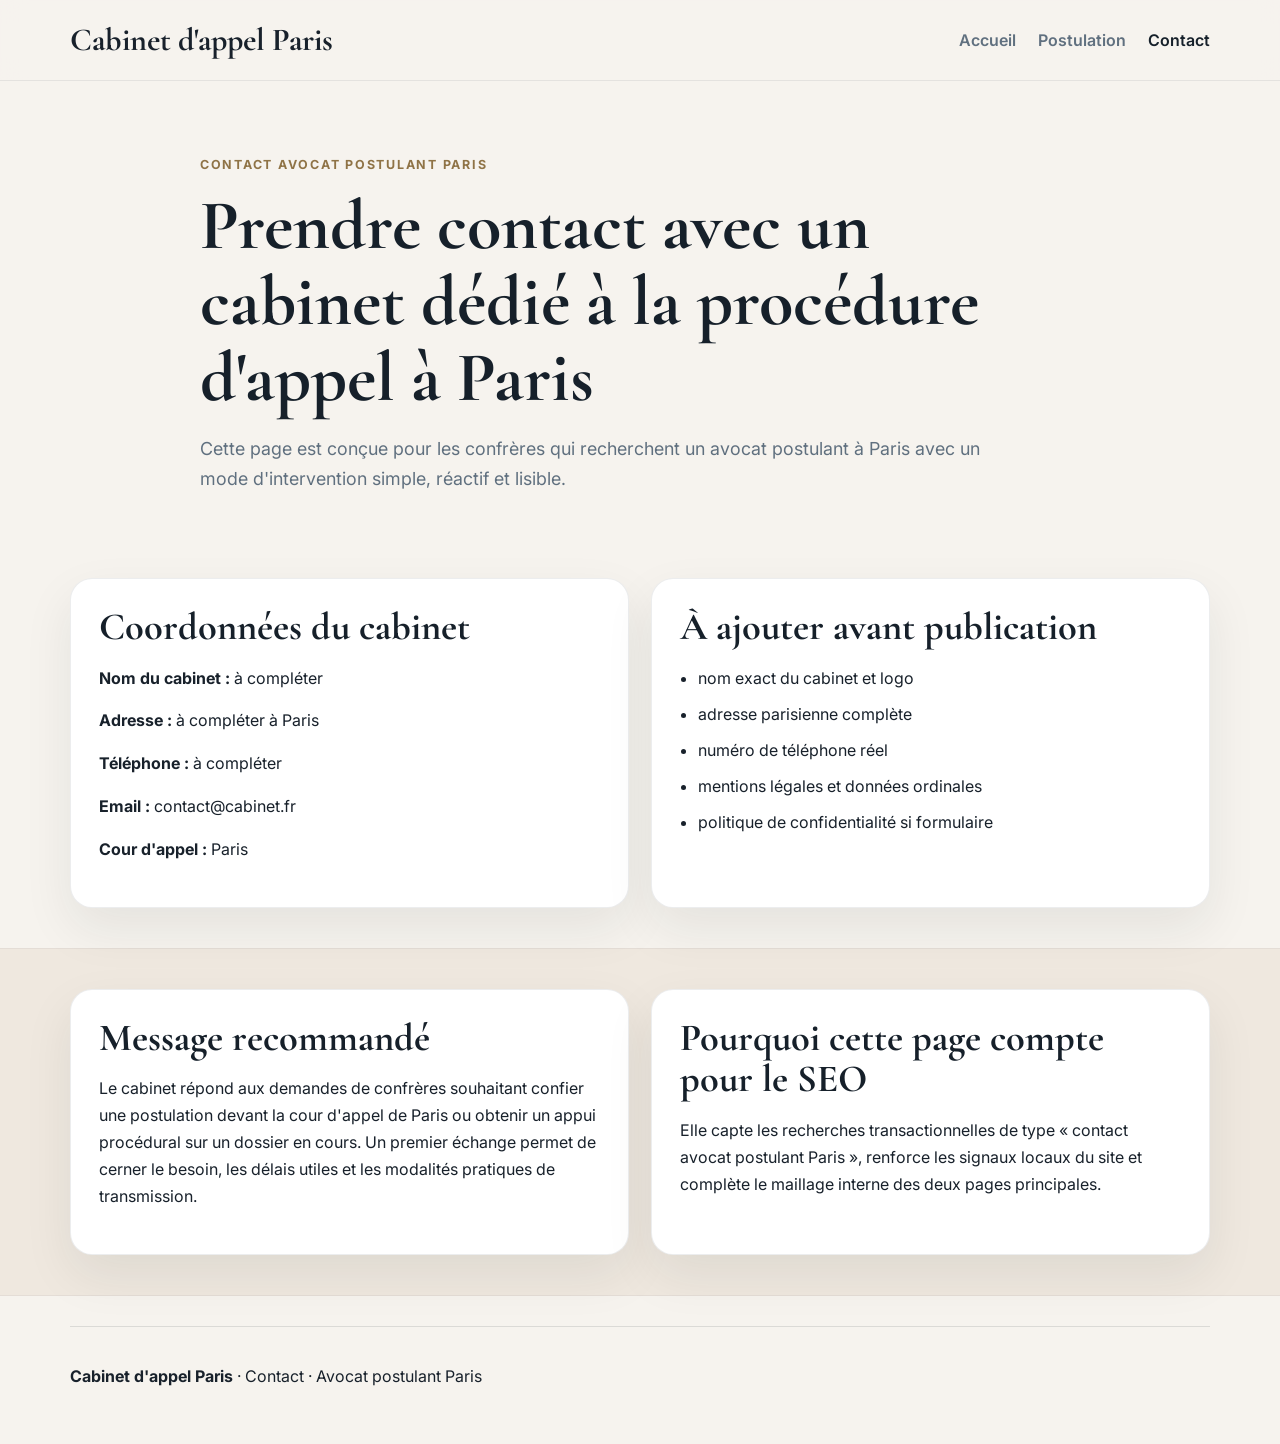
==== contact-avocat-postulant-paris.html @ 8e64d6d7 "Add files via upload" ====
<!DOCTYPE html><html lang="fr"><head><meta charset="UTF-8"><meta name="viewport" content="width=device-width, initial-scale=1.0"><title>Contact avocat postulant Paris | Cabinet de procédure d'appel</title><meta name="description" content="Contact d'un cabinet d'avocats à Paris dédié à la procédure d'appel et à la postulation en cour d'appel pour les confrères."><meta name="robots" content="index,follow"><link rel="canonical" href="https://www.votredomaine.fr/contact-avocat-postulant-paris.html"><meta property="og:title" content="Contact avocat postulant Paris"><meta property="og:description" content="Contacter un cabinet d'avocats à Paris intervenant en procédure d'appel et postulation pour les confrères."><meta property="og:type" content="website"><link rel="preconnect" href="https://fonts.googleapis.com"><link rel="preconnect" href="https://fonts.gstatic.com" crossorigin><link href="https://fonts.googleapis.com/css2?family=Cormorant+Garamond:wght@500;600;700&family=Inter:wght@400;500;600;700&display=swap" rel="stylesheet"><link rel="stylesheet" href="style.css"></head><body><header class="site-header"><div class="container nav-wrap"><a class="brand" href="index.html">Cabinet d'appel Paris</a><nav class="nav"><a href="index.html">Accueil</a><a href="postulation-cour-appel-paris.html">Postulation</a><a class="active" href="contact-avocat-postulant-paris.html">Contact</a></nav></div></header><main><section class="page-hero"><div class="container narrow"><p class="eyebrow">Contact avocat postulant Paris</p><h1>Prendre contact avec un cabinet dédié à la procédure d'appel à Paris</h1><p class="lead">Cette page est conçue pour les confrères qui recherchent un avocat postulant à Paris avec un mode d'intervention simple, réactif et lisible.</p></div></section><section class="section"><div class="container cards two"><article class="card"><h2>Coordonnées du cabinet</h2><p><strong>Nom du cabinet :</strong> à compléter</p><p><strong>Adresse :</strong> à compléter à Paris</p><p><strong>Téléphone :</strong> à compléter</p><p><strong>Email :</strong> contact@cabinet.fr</p><p><strong>Cour d'appel :</strong> Paris</p></article><article class="card"><h2>À ajouter avant publication</h2><ul class="plain-list"><li>nom exact du cabinet et logo</li><li>adresse parisienne complète</li><li>numéro de téléphone réel</li><li>mentions légales et données ordinales</li><li>politique de confidentialité si formulaire</li></ul></article></div></section><section class="section alt"><div class="container cards two"><article class="notice"><h2>Message recommandé</h2><p>Le cabinet répond aux demandes de confrères souhaitant confier une postulation devant la cour d'appel de Paris ou obtenir un appui procédural sur un dossier en cours. Un premier échange permet de cerner le besoin, les délais utiles et les modalités pratiques de transmission.</p></article><article class="notice"><h2>Pourquoi cette page compte pour le SEO</h2><p>Elle capte les recherches transactionnelles de type « contact avocat postulant Paris », renforce les signaux locaux du site et complète le maillage interne des deux pages principales.</p></article></div></section></main><footer class="site-footer"><div class="container footer-wrap"><p><strong>Cabinet d'appel Paris</strong> · Contact · Avocat postulant Paris</p></div></footer></body></html>
---- style.css ----
:root{--bg:#f6f3ee;--paper:#fff;--ink:#18212b;--muted:#60707f;--navy:#16202a;--gold:#b6945f;--gold-dark:#8f7346;--line:#ddd2c6;--alt:#efe8df;--shadow:0 20px 50px rgba(24,33,43,.08);--radius:22px;--hero-overlay:linear-gradient(180deg, rgba(12,18,26,.22), rgba(12,18,26,.78));}*{box-sizing:border-box}html{scroll-behavior:smooth}body{margin:0;background:var(--bg);color:var(--ink);font-family:Inter,Arial,sans-serif;line-height:1.68}a{color:inherit}img{max-width:100%;display:block}.container{width:min(1140px, calc(100% - 32px));margin:0 auto}.narrow{width:min(880px, 100%);margin:0 auto}.site-header{position:sticky;top:0;z-index:20;background:rgba(246,243,238,.93);backdrop-filter:blur(12px);border-bottom:1px solid rgba(24,33,43,.08)}.nav-wrap{min-height:80px;display:flex;justify-content:space-between;align-items:center;gap:24px}.brand{text-decoration:none;font-family:"Cormorant Garamond",serif;font-size:2rem;font-weight:700}.nav{display:flex;gap:22px;flex-wrap:wrap}.nav a{text-decoration:none;color:var(--muted);font-weight:600}.nav a:hover,.nav a.active{color:var(--navy)}.hero{position:relative;min-height:80vh;display:flex;align-items:flex-end;overflow:hidden;background:var(--navy)}.hero-media,.hero-media img{position:absolute;inset:0;width:100%;height:100%}.hero-media img{object-fit:cover}.hero::after{content:"";position:absolute;inset:0;background:var(--hero-overlay)}.hero-content{position:relative;z-index:1;color:#fff;padding:92px 0 76px}.page-hero{padding:74px 0 26px}.eyebrow{margin:0 0 12px;text-transform:uppercase;letter-spacing:.14em;font-size:.78rem;font-weight:700;color:var(--gold-dark)}.hero .eyebrow{color:#f2debb}h1,h2,h3{margin:0 0 16px;line-height:1.08;color:var(--navy);font-family:"Cormorant Garamond",serif}.hero h1{color:#fff}h1{font-size:clamp(2.5rem, 5.5vw, 5rem)}h2{font-size:clamp(1.95rem, 3vw, 2.8rem)}h3{font-size:1.55rem}.lead{font-size:1.12rem;max-width:800px}.hero .lead{color:rgba(255,255,255,.96)}.page-hero .lead{color:var(--muted)}.section{padding:40px 0}.section.alt{background:var(--alt);border-top:1px solid rgba(24,33,43,.05);border-bottom:1px solid rgba(24,33,43,.05)}.cards{display:grid;gap:22px}.cards.two{grid-template-columns:repeat(2,1fr)}.cards.three{grid-template-columns:repeat(3,1fr)}.card,.panel,.notice,.cta-box,.faq{background:var(--paper);border:1px solid rgba(24,33,43,.08);border-radius:var(--radius);box-shadow:var(--shadow)}.card,.panel,.notice,.faq{padding:28px}.panel{border-top:4px solid var(--gold)}.split{display:grid;grid-template-columns:1.18fr .82fr;gap:24px;align-items:start}.hero-actions{display:flex;gap:14px;flex-wrap:wrap;margin-top:28px}.button{display:inline-flex;align-items:center;justify-content:center;min-height:50px;padding:0 18px;border-radius:999px;text-decoration:none;font-weight:700;transition:transform .12s ease, box-shadow .12s ease}.button:hover{transform:translateY(-1px)}.button.primary{background:#fff;color:var(--navy);box-shadow:0 10px 28px rgba(0,0,0,.16)}.page-hero + .section .button.primary,.section .cta-box .button.primary{background:var(--navy);color:#fff}.button.secondary{background:transparent;color:#fff;border:1px solid rgba(255,255,255,.36)}.plain-list{margin:0;padding-left:1.15rem}.plain-list li{margin:.58rem 0}.section-head{margin-bottom:18px}.grid-kpis{display:grid;grid-template-columns:repeat(4,1fr);gap:16px;margin-top:22px}.kpi{background:rgba(255,255,255,.12);border:1px solid rgba(255,255,255,.22);border-radius:18px;padding:16px;backdrop-filter:blur(4px)}.kpi strong{display:block;font-size:1.15rem}.timeline{display:grid;gap:16px}.step{display:grid;grid-template-columns:220px 1fr;gap:18px;padding:16px 18px;background:rgba(255,255,255,.72);border:1px solid rgba(24,33,43,.08);border-radius:16px}.step strong{color:var(--navy)}.faq-item + .faq-item{margin-top:18px;padding-top:18px;border-top:1px solid var(--line)}.cta-box{display:flex;justify-content:space-between;align-items:center;gap:24px;padding:30px}.site-footer{padding:30px 0 38px}.footer-wrap{border-top:1px solid rgba(24,33,43,.12);padding-top:20px}.small{color:var(--muted);font-size:.95rem}@media (max-width:940px){.cards.two,.cards.three,.split,.grid-kpis,.step{grid-template-columns:1fr}.cta-box,.nav-wrap{align-items:flex-start}}@media (max-width:640px){.hero{min-height:72vh}.hero-content{padding:68px 0 48px}.page-hero{padding-top:54px}.brand{font-size:1.75rem}.nav{gap:14px}}
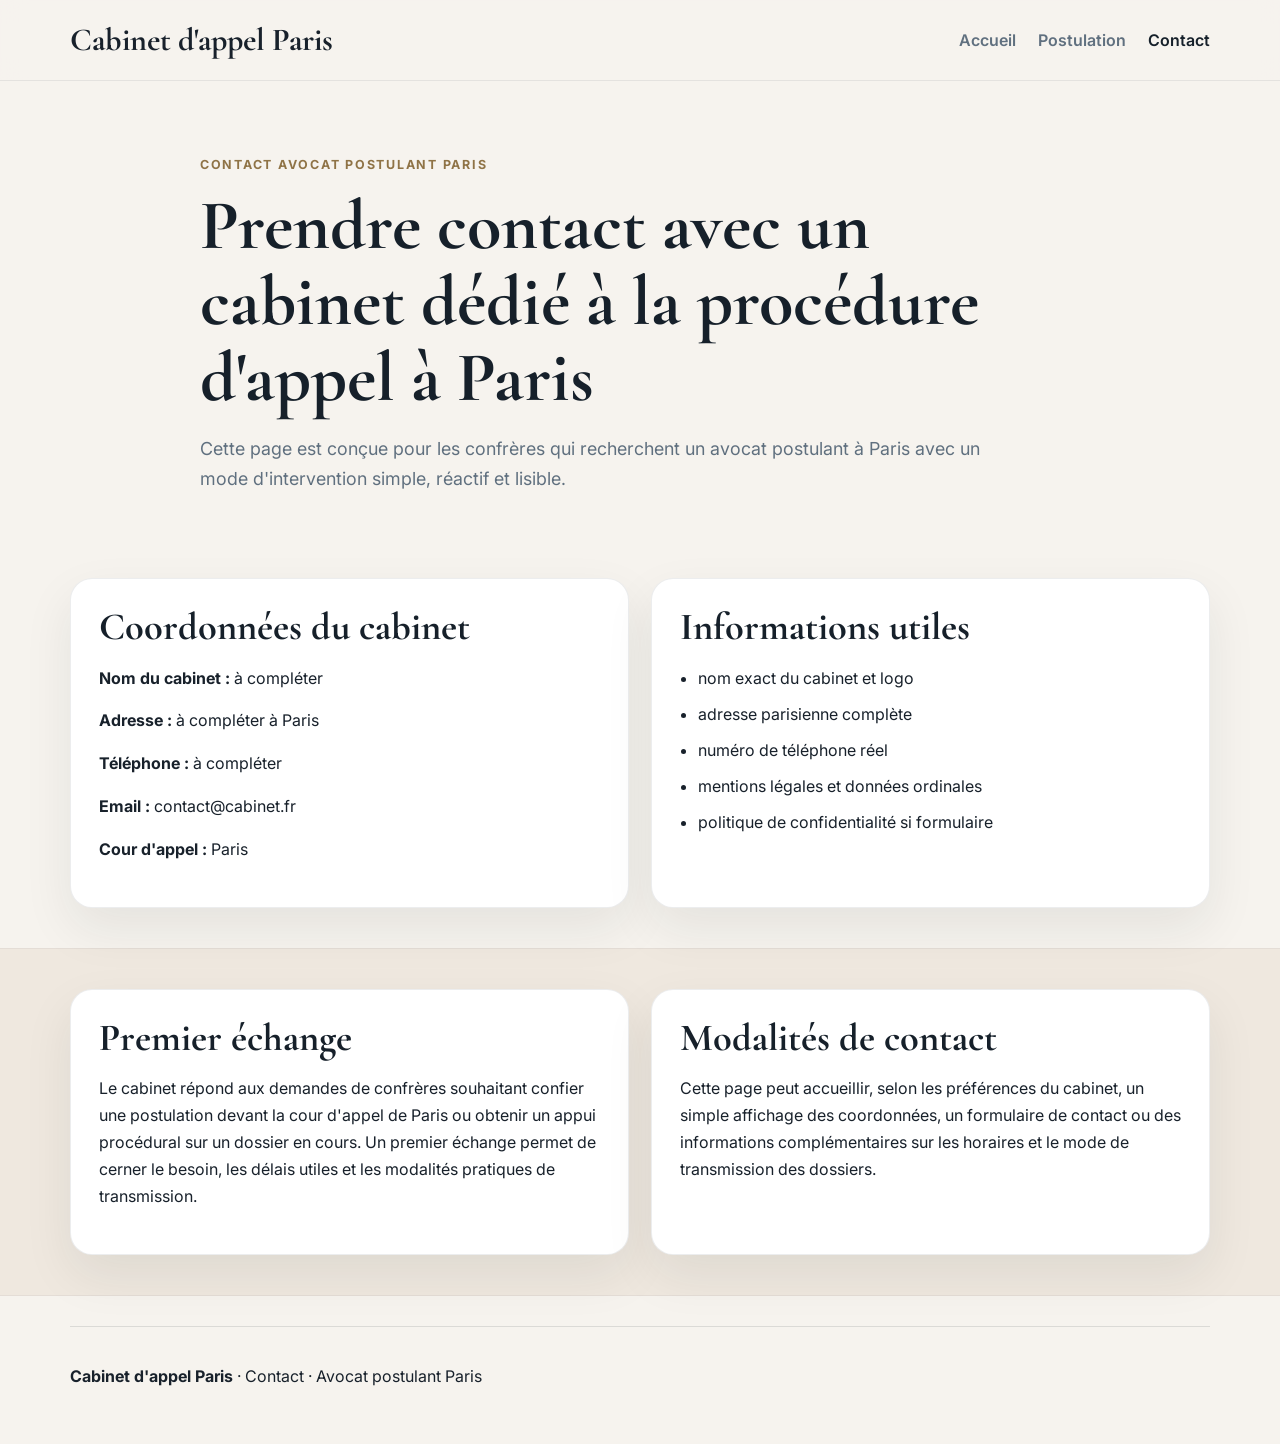
==== commit ae91d380: "Add files via upload" ====
--- a/contact-avocat-postulant-paris.html
+++ b/contact-avocat-postulant-paris.html
@@ -1 +1,80 @@
-<!DOCTYPE html><html lang="fr"><head><meta charset="UTF-8"><meta name="viewport" content="width=device-width, initial-scale=1.0"><title>Contact avocat postulant Paris | Cabinet de procédure d'appel</title><meta name="description" content="Contact d'un cabinet d'avocats à Paris dédié à la procédure d'appel et à la postulation en cour d'appel pour les confrères."><meta name="robots" content="index,follow"><link rel="canonical" href="https://www.votredomaine.fr/contact-avocat-postulant-paris.html"><meta property="og:title" content="Contact avocat postulant Paris"><meta property="og:description" content="Contacter un cabinet d'avocats à Paris intervenant en procédure d'appel et postulation pour les confrères."><meta property="og:type" content="website"><link rel="preconnect" href="https://fonts.googleapis.com"><link rel="preconnect" href="https://fonts.gstatic.com" crossorigin><link href="https://fonts.googleapis.com/css2?family=Cormorant+Garamond:wght@500;600;700&family=Inter:wght@400;500;600;700&display=swap" rel="stylesheet"><link rel="stylesheet" href="style.css"></head><body><header class="site-header"><div class="container nav-wrap"><a class="brand" href="index.html">Cabinet d'appel Paris</a><nav class="nav"><a href="index.html">Accueil</a><a href="postulation-cour-appel-paris.html">Postulation</a><a class="active" href="contact-avocat-postulant-paris.html">Contact</a></nav></div></header><main><section class="page-hero"><div class="container narrow"><p class="eyebrow">Contact avocat postulant Paris</p><h1>Prendre contact avec un cabinet dédié à la procédure d'appel à Paris</h1><p class="lead">Cette page est conçue pour les confrères qui recherchent un avocat postulant à Paris avec un mode d'intervention simple, réactif et lisible.</p></div></section><section class="section"><div class="container cards two"><article class="card"><h2>Coordonnées du cabinet</h2><p><strong>Nom du cabinet :</strong> à compléter</p><p><strong>Adresse :</strong> à compléter à Paris</p><p><strong>Téléphone :</strong> à compléter</p><p><strong>Email :</strong> contact@cabinet.fr</p><p><strong>Cour d'appel :</strong> Paris</p></article><article class="card"><h2>À ajouter avant publication</h2><ul class="plain-list"><li>nom exact du cabinet et logo</li><li>adresse parisienne complète</li><li>numéro de téléphone réel</li><li>mentions légales et données ordinales</li><li>politique de confidentialité si formulaire</li></ul></article></div></section><section class="section alt"><div class="container cards two"><article class="notice"><h2>Message recommandé</h2><p>Le cabinet répond aux demandes de confrères souhaitant confier une postulation devant la cour d'appel de Paris ou obtenir un appui procédural sur un dossier en cours. Un premier échange permet de cerner le besoin, les délais utiles et les modalités pratiques de transmission.</p></article><article class="notice"><h2>Pourquoi cette page compte pour le SEO</h2><p>Elle capte les recherches transactionnelles de type « contact avocat postulant Paris », renforce les signaux locaux du site et complète le maillage interne des deux pages principales.</p></article></div></section></main><footer class="site-footer"><div class="container footer-wrap"><p><strong>Cabinet d'appel Paris</strong> · Contact · Avocat postulant Paris</p></div></footer></body></html>+<!DOCTYPE html>
+<html lang="fr">
+<head>
+  <meta charset="UTF-8">
+  <meta name="viewport" content="width=device-width, initial-scale=1.0">
+  <title>Contact avocat postulant Paris | Cabinet de procédure d'appel</title>
+  <meta name="description" content="Contact d'un cabinet d'avocats à Paris dédié à la procédure d'appel et à la postulation en cour d'appel pour les confrères.">
+  <meta name="robots" content="index,follow">
+  <link rel="canonical" href="https://www.votredomaine.fr/contact-avocat-postulant-paris.html">
+  <meta property="og:title" content="Contact avocat postulant Paris">
+  <meta property="og:description" content="Contacter un cabinet d'avocats à Paris intervenant en procédure d'appel et postulation pour les confrères.">
+  <meta property="og:type" content="website">
+  <link rel="preconnect" href="https://fonts.googleapis.com">
+  <link rel="preconnect" href="https://fonts.gstatic.com" crossorigin>
+  <link href="https://fonts.googleapis.com/css2?family=Cormorant+Garamond:wght@500;600;700&family=Inter:wght@400;500;600;700&display=swap" rel="stylesheet">
+  <link rel="stylesheet" href="style.css">
+</head>
+<body>
+  <header class="site-header">
+    <div class="container nav-wrap">
+      <a class="brand" href="index.html">Cabinet d'appel Paris</a>
+      <nav class="nav">
+        <a href="index.html">Accueil</a>
+        <a href="postulation-cour-appel-paris.html">Postulation</a>
+        <a class="active" href="contact-avocat-postulant-paris.html">Contact</a>
+      </nav>
+    </div>
+  </header>
+  <main>
+    <section class="page-hero">
+      <div class="container narrow">
+        <p class="eyebrow">Contact avocat postulant Paris</p>
+        <h1>Prendre contact avec un cabinet dédié à la procédure d'appel à Paris</h1>
+        <p class="lead">Cette page est conçue pour les confrères qui recherchent un avocat postulant à Paris avec un mode d'intervention simple, réactif et lisible.</p>
+      </div>
+    </section>
+
+    <section class="section">
+      <div class="container cards two">
+        <article class="card">
+          <h2>Coordonnées du cabinet</h2>
+          <p><strong>Nom du cabinet :</strong> à compléter</p>
+          <p><strong>Adresse :</strong> à compléter à Paris</p>
+          <p><strong>Téléphone :</strong> à compléter</p>
+          <p><strong>Email :</strong> contact@cabinet.fr</p>
+          <p><strong>Cour d'appel :</strong> Paris</p>
+        </article>
+        <article class="card">
+          <h2>Informations utiles</h2>
+          <ul class="plain-list">
+            <li>nom exact du cabinet et logo</li>
+            <li>adresse parisienne complète</li>
+            <li>numéro de téléphone réel</li>
+            <li>mentions légales et données ordinales</li>
+            <li>politique de confidentialité si formulaire</li>
+          </ul>
+        </article>
+      </div>
+    </section>
+
+    <section class="section alt">
+      <div class="container cards two">
+        <article class="notice">
+          <h2>Premier échange</h2>
+          <p>Le cabinet répond aux demandes de confrères souhaitant confier une postulation devant la cour d'appel de Paris ou obtenir un appui procédural sur un dossier en cours. Un premier échange permet de cerner le besoin, les délais utiles et les modalités pratiques de transmission.</p>
+        </article>
+        <article class="notice">
+          <h2>Modalités de contact</h2>
+          <p>Cette page peut accueillir, selon les préférences du cabinet, un simple affichage des coordonnées, un formulaire de contact ou des informations complémentaires sur les horaires et le mode de transmission des dossiers.</p>
+        </article>
+      </div>
+    </section>
+  </main>
+  <footer class="site-footer">
+    <div class="container footer-wrap">
+      <p><strong>Cabinet d'appel Paris</strong> · Contact · Avocat postulant Paris</p>
+    </div>
+  </footer>
+</body>
+</html>
--- a/style.css
+++ b/style.css
@@ -1 +1,56 @@
-:root{--bg:#f6f3ee;--paper:#fff;--ink:#18212b;--muted:#60707f;--navy:#16202a;--gold:#b6945f;--gold-dark:#8f7346;--line:#ddd2c6;--alt:#efe8df;--shadow:0 20px 50px rgba(24,33,43,.08);--radius:22px;--hero-overlay:linear-gradient(180deg, rgba(12,18,26,.22), rgba(12,18,26,.78));}*{box-sizing:border-box}html{scroll-behavior:smooth}body{margin:0;background:var(--bg);color:var(--ink);font-family:Inter,Arial,sans-serif;line-height:1.68}a{color:inherit}img{max-width:100%;display:block}.container{width:min(1140px, calc(100% - 32px));margin:0 auto}.narrow{width:min(880px, 100%);margin:0 auto}.site-header{position:sticky;top:0;z-index:20;background:rgba(246,243,238,.93);backdrop-filter:blur(12px);border-bottom:1px solid rgba(24,33,43,.08)}.nav-wrap{min-height:80px;display:flex;justify-content:space-between;align-items:center;gap:24px}.brand{text-decoration:none;font-family:"Cormorant Garamond",serif;font-size:2rem;font-weight:700}.nav{display:flex;gap:22px;flex-wrap:wrap}.nav a{text-decoration:none;color:var(--muted);font-weight:600}.nav a:hover,.nav a.active{color:var(--navy)}.hero{position:relative;min-height:80vh;display:flex;align-items:flex-end;overflow:hidden;background:var(--navy)}.hero-media,.hero-media img{position:absolute;inset:0;width:100%;height:100%}.hero-media img{object-fit:cover}.hero::after{content:"";position:absolute;inset:0;background:var(--hero-overlay)}.hero-content{position:relative;z-index:1;color:#fff;padding:92px 0 76px}.page-hero{padding:74px 0 26px}.eyebrow{margin:0 0 12px;text-transform:uppercase;letter-spacing:.14em;font-size:.78rem;font-weight:700;color:var(--gold-dark)}.hero .eyebrow{color:#f2debb}h1,h2,h3{margin:0 0 16px;line-height:1.08;color:var(--navy);font-family:"Cormorant Garamond",serif}.hero h1{color:#fff}h1{font-size:clamp(2.5rem, 5.5vw, 5rem)}h2{font-size:clamp(1.95rem, 3vw, 2.8rem)}h3{font-size:1.55rem}.lead{font-size:1.12rem;max-width:800px}.hero .lead{color:rgba(255,255,255,.96)}.page-hero .lead{color:var(--muted)}.section{padding:40px 0}.section.alt{background:var(--alt);border-top:1px solid rgba(24,33,43,.05);border-bottom:1px solid rgba(24,33,43,.05)}.cards{display:grid;gap:22px}.cards.two{grid-template-columns:repeat(2,1fr)}.cards.three{grid-template-columns:repeat(3,1fr)}.card,.panel,.notice,.cta-box,.faq{background:var(--paper);border:1px solid rgba(24,33,43,.08);border-radius:var(--radius);box-shadow:var(--shadow)}.card,.panel,.notice,.faq{padding:28px}.panel{border-top:4px solid var(--gold)}.split{display:grid;grid-template-columns:1.18fr .82fr;gap:24px;align-items:start}.hero-actions{display:flex;gap:14px;flex-wrap:wrap;margin-top:28px}.button{display:inline-flex;align-items:center;justify-content:center;min-height:50px;padding:0 18px;border-radius:999px;text-decoration:none;font-weight:700;transition:transform .12s ease, box-shadow .12s ease}.button:hover{transform:translateY(-1px)}.button.primary{background:#fff;color:var(--navy);box-shadow:0 10px 28px rgba(0,0,0,.16)}.page-hero + .section .button.primary,.section .cta-box .button.primary{background:var(--navy);color:#fff}.button.secondary{background:transparent;color:#fff;border:1px solid rgba(255,255,255,.36)}.plain-list{margin:0;padding-left:1.15rem}.plain-list li{margin:.58rem 0}.section-head{margin-bottom:18px}.grid-kpis{display:grid;grid-template-columns:repeat(4,1fr);gap:16px;margin-top:22px}.kpi{background:rgba(255,255,255,.12);border:1px solid rgba(255,255,255,.22);border-radius:18px;padding:16px;backdrop-filter:blur(4px)}.kpi strong{display:block;font-size:1.15rem}.timeline{display:grid;gap:16px}.step{display:grid;grid-template-columns:220px 1fr;gap:18px;padding:16px 18px;background:rgba(255,255,255,.72);border:1px solid rgba(24,33,43,.08);border-radius:16px}.step strong{color:var(--navy)}.faq-item + .faq-item{margin-top:18px;padding-top:18px;border-top:1px solid var(--line)}.cta-box{display:flex;justify-content:space-between;align-items:center;gap:24px;padding:30px}.site-footer{padding:30px 0 38px}.footer-wrap{border-top:1px solid rgba(24,33,43,.12);padding-top:20px}.small{color:var(--muted);font-size:.95rem}@media (max-width:940px){.cards.two,.cards.three,.split,.grid-kpis,.step{grid-template-columns:1fr}.cta-box,.nav-wrap{align-items:flex-start}}@media (max-width:640px){.hero{min-height:72vh}.hero-content{padding:68px 0 48px}.page-hero{padding-top:54px}.brand{font-size:1.75rem}.nav{gap:14px}}+:root{
+  --bg:#f6f3ee; --paper:#ffffff; --ink:#18212b; --muted:#60707f; --navy:#16202a;
+  --gold:#b6945f; --gold-dark:#8f7346; --line:#ddd2c6; --alt:#efe8df;
+  --shadow:0 20px 50px rgba(24,33,43,.08); --radius:22px;
+  --hero-overlay:linear-gradient(180deg, rgba(12,18,26,.22), rgba(12,18,26,.78));
+}
+*{box-sizing:border-box} html{scroll-behavior:smooth}
+body{margin:0;background:var(--bg);color:var(--ink);font-family:"Inter",Arial,sans-serif;line-height:1.68}
+a{color:inherit} img{max-width:100%;display:block}
+.container{width:min(1140px, calc(100% - 32px)); margin:0 auto;}
+.narrow{width:min(880px, 100%); margin:0 auto;}
+.site-header{position:sticky;top:0;z-index:20;background:rgba(246,243,238,.93);backdrop-filter:blur(12px);border-bottom:1px solid rgba(24,33,43,.08)}
+.nav-wrap{min-height:80px;display:flex;justify-content:space-between;align-items:center;gap:24px}
+.brand{text-decoration:none;font-family:"Cormorant Garamond", serif;font-size:2rem;font-weight:700}
+.nav{display:flex; gap:22px; flex-wrap:wrap;}
+.nav a{text-decoration:none;color:var(--muted);font-weight:600}
+.nav a:hover,.nav a.active{color:var(--navy)}
+.hero{position:relative;min-height:80vh;display:flex;align-items:flex-end;overflow:hidden;background:var(--navy)}
+.hero-media,.hero-media img{position:absolute;inset:0;width:100%;height:100%}
+.hero-media img{object-fit:cover}
+.hero::after{content:"";position:absolute;inset:0;background:var(--hero-overlay)}
+.hero-content{position:relative;z-index:1;color:#fff;padding:92px 0 76px}
+.page-hero{padding:74px 0 26px}
+.eyebrow{margin:0 0 12px;text-transform:uppercase;letter-spacing:.14em;font-size:.78rem;font-weight:700;color:var(--gold-dark)}
+.hero .eyebrow{color:#f2debb}
+h1,h2,h3{margin:0 0 16px;line-height:1.08;color:var(--navy);font-family:"Cormorant Garamond", serif}
+.hero h1{color:#fff}
+h1{font-size:clamp(2.5rem, 5.5vw, 5rem)} h2{font-size:clamp(1.95rem, 3vw, 2.8rem)} h3{font-size:1.55rem}
+.lead{font-size:1.12rem; max-width:800px;}
+.hero .lead{color:rgba(255,255,255,.96)} .page-hero .lead{color:var(--muted)}
+.section{padding:40px 0}
+.section.alt{background:var(--alt);border-top:1px solid rgba(24,33,43,.05);border-bottom:1px solid rgba(24,33,43,.05)}
+.cards{display:grid; gap:22px} .cards.two{grid-template-columns:repeat(2,1fr)} .cards.three{grid-template-columns:repeat(3,1fr)}
+.card,.panel,.notice,.cta-box,.faq{background:var(--paper);border:1px solid rgba(24,33,43,.08);border-radius:var(--radius);box-shadow:var(--shadow)}
+.card,.panel,.notice,.faq{padding:28px} .panel{border-top:4px solid var(--gold)}
+.split{display:grid;grid-template-columns:1.18fr .82fr;gap:24px;align-items:start}
+.hero-actions{display:flex;gap:14px;flex-wrap:wrap;margin-top:28px}
+.button{display:inline-flex;align-items:center;justify-content:center;min-height:50px;padding:0 18px;border-radius:999px;text-decoration:none;font-weight:700;transition:transform .12s ease, box-shadow .12s ease}
+.button:hover{transform:translateY(-1px)}
+.button.primary{background:#fff;color:var(--navy);box-shadow:0 10px 28px rgba(0,0,0,.16)}
+.page-hero + .section .button.primary,.section .cta-box .button.primary{background:var(--navy);color:#fff}
+.button.secondary{background:transparent;color:#fff;border:1px solid rgba(255,255,255,.36)}
+.plain-list{margin:0; padding-left:1.15rem} .plain-list li{margin:.58rem 0}
+.grid-kpis{display:grid;grid-template-columns:repeat(4,1fr);gap:16px;margin-top:22px}
+.kpi{background:rgba(255,255,255,.12);border:1px solid rgba(255,255,255,.22);border-radius:18px;padding:16px;backdrop-filter:blur(4px)}
+.kpi strong{display:block; font-size:1.15rem}
+.timeline{display:grid; gap:16px}
+.step{display:grid;grid-template-columns:220px 1fr;gap:18px;padding:16px 18px;background:rgba(255,255,255,.72);border:1px solid rgba(24,33,43,.08);border-radius:16px}
+.step strong{color:var(--navy)}
+.faq-item + .faq-item{margin-top:18px;padding-top:18px;border-top:1px solid var(--line)}
+.cta-box{display:flex;justify-content:space-between;align-items:center;gap:24px;padding:30px}
+.site-footer{padding:30px 0 38px}
+.footer-wrap{border-top:1px solid rgba(24,33,43,.12);padding-top:20px}
+.small{color:var(--muted); font-size:.95rem}
+@media (max-width: 940px){.cards.two,.cards.three,.split,.grid-kpis,.step{grid-template-columns:1fr}.cta-box,.nav-wrap{align-items:flex-start}}
+@media (max-width: 640px){.hero{min-height:72vh}.hero-content{padding:68px 0 48px}.page-hero{padding-top:54px}.brand{font-size:1.75rem}.nav{gap:14px}}
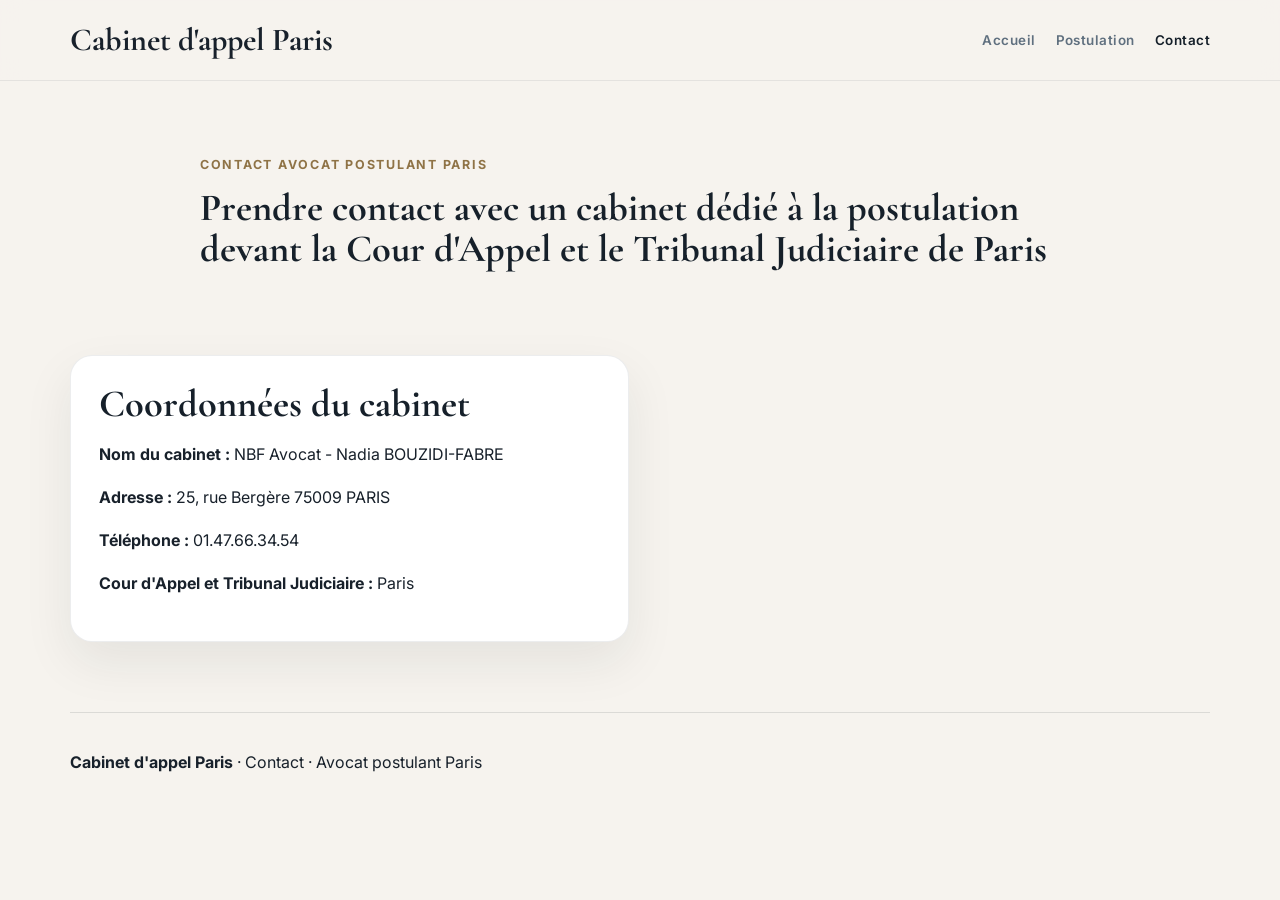
==== commit f3dd6141: "Add files via upload" ====
--- a/contact-avocat-postulant-paris.html
+++ b/contact-avocat-postulant-paris.html
@@ -30,8 +30,8 @@
     <section class="page-hero">
       <div class="container narrow">
         <p class="eyebrow">Contact avocat postulant Paris</p>
-        <h1>Prendre contact avec un cabinet dédié à la procédure d'appel à Paris</h1>
-        <p class="lead">Cette page est conçue pour les confrères qui recherchent un avocat postulant à Paris avec un mode d'intervention simple, réactif et lisible.</p>
+        <h2>Prendre contact avec un cabinet dédié à la postulation devant la Cour d'Appel et le Tribunal Judiciaire de Paris</h1>
+        <p class="lead"></p>
       </div>
     </section>
 
@@ -39,12 +39,12 @@
       <div class="container cards two">
         <article class="card">
           <h2>Coordonnées du cabinet</h2>
-          <p><strong>Nom du cabinet :</strong> à compléter</p>
-          <p><strong>Adresse :</strong> à compléter à Paris</p>
-          <p><strong>Téléphone :</strong> à compléter</p>
-          <p><strong>Email :</strong> contact@cabinet.fr</p>
-          <p><strong>Cour d'appel :</strong> Paris</p>
+          <p><strong>Nom du cabinet :</strong> NBF Avocat - Nadia BOUZIDI-FABRE</p>
+          <p><strong>Adresse :</strong> 25, rue Bergère 75009 PARIS</p>
+          <p><strong>Téléphone :</strong> 01.47.66.34.54</p>
+          <p><strong>Cour d'Appel et Tribunal Judiciaire :</strong> Paris</p>
         </article>
+<!--
         <article class="card">
           <h2>Informations utiles</h2>
           <ul class="plain-list">
@@ -55,9 +55,10 @@
             <li>politique de confidentialité si formulaire</li>
           </ul>
         </article>
+-->
       </div>
     </section>
-
+<!--
     <section class="section alt">
       <div class="container cards two">
         <article class="notice">
@@ -70,6 +71,7 @@
         </article>
       </div>
     </section>
+-->
   </main>
   <footer class="site-footer">
     <div class="container footer-wrap">
--- a/style.css
+++ b/style.css
@@ -54,3 +54,111 @@
 .small{color:var(--muted); font-size:.95rem}
 @media (max-width: 940px){.cards.two,.cards.three,.split,.grid-kpis,.step{grid-template-columns:1fr}.cta-box,.nav-wrap{align-items:flex-start}}
 @media (max-width: 640px){.hero{min-height:72vh}.hero-content{padding:68px 0 48px}.page-hero{padding-top:54px}.brand{font-size:1.75rem}.nav{gap:14px}}
+
+/* ===== Bandeau supérieur Cabinet NBF ===== */
+.site-header .header-inner{
+  width:min(1240px, calc(100% - 48px));
+  margin:0 auto;
+  min-height:92px;
+  padding:14px 0;
+  display:grid;
+  grid-template-columns:minmax(330px, 1.45fr) minmax(180px, .8fr) auto;
+  align-items:center;
+  gap:34px;
+}
+
+.header-identity,
+.header-office{
+  line-height:1.2;
+}
+
+.header-name,
+.header-office-name{
+  display:block;
+  font-family:"Cormorant Garamond", Georgia, serif;
+  color:var(--navy);
+  font-weight:600;
+}
+
+.header-name{
+  font-size:clamp(1.45rem, 2vw, 1.9rem);
+  letter-spacing:.015em;
+}
+
+.header-office-name{
+  font-size:clamp(1.25rem, 1.7vw, 1.55rem);
+  letter-spacing:.09em;
+}
+
+.header-subtitle,
+.header-address{
+  display:block;
+  margin-top:4px;
+  color:var(--muted);
+  font-family:"Inter", Arial, sans-serif;
+  font-size:.78rem;
+  font-weight:500;
+  letter-spacing:.035em;
+}
+
+.header-address{
+  line-height:1.45;
+}
+
+.site-header .nav{
+  justify-content:flex-end;
+  align-items:center;
+  gap:20px;
+  white-space:nowrap;
+}
+
+.site-header .nav a{
+  font-size:.84rem;
+  letter-spacing:.035em;
+}
+
+@media (max-width: 980px){
+  .site-header .header-inner{
+    width:min(100% - 36px, 940px);
+    grid-template-columns:1.2fr .8fr;
+    gap:14px 24px;
+    padding:14px 0 12px;
+  }
+
+  .site-header .nav{
+    grid-column:1 / -1;
+    justify-content:flex-start;
+    padding-top:10px;
+    border-top:1px solid rgba(24,33,43,.08);
+  }
+}
+
+@media (max-width: 640px){
+  .site-header .header-inner{
+    width:calc(100% - 32px);
+    grid-template-columns:1fr;
+    gap:10px;
+    padding:12px 0;
+  }
+
+  .header-name{
+    font-size:1.4rem;
+  }
+
+  .header-office{
+    padding-top:9px;
+    border-top:1px solid rgba(24,33,43,.08);
+  }
+
+  .header-office-name{
+    font-size:1.2rem;
+  }
+
+  .site-header .nav{
+    grid-column:auto;
+    flex-wrap:wrap;
+    gap:14px;
+    padding-top:9px;
+  }
+}
+
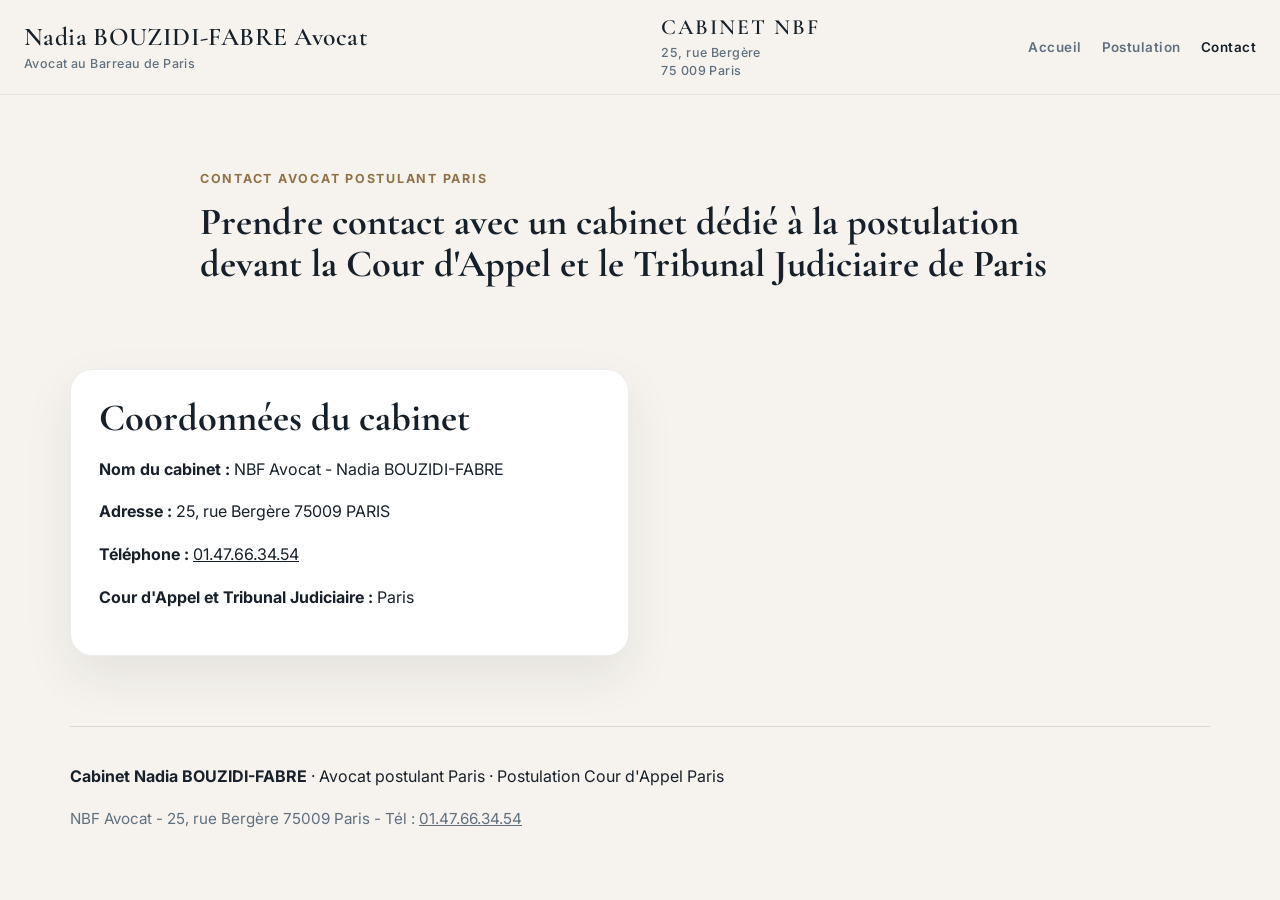
==== commit 046aaaf4: "Add files via upload" ====
--- a/contact-avocat-postulant-paris.html
+++ b/contact-avocat-postulant-paris.html
@@ -3,23 +3,63 @@
 <head>
   <meta charset="UTF-8">
   <meta name="viewport" content="width=device-width, initial-scale=1.0">
-  <title>Contact avocat postulant Paris | Cabinet de procédure d'appel</title>
-  <meta name="description" content="Contact d'un cabinet d'avocats à Paris dédié à la procédure d'appel et à la postulation en cour d'appel pour les confrères.">
+  <title>Contact NBF Avocat | Avocat postulant Paris</title>
+  <meta name="description" content="Contacter NBF Avocat – Nadia BOUZIDI-FABRE, 25 rue Bergère, 75009 Paris, pour une postulation devant la Cour d'appel ou le Tribunal judiciaire de Paris.">
   <meta name="robots" content="index,follow">
   <link rel="canonical" href="https://www.votredomaine.fr/contact-avocat-postulant-paris.html">
-  <meta property="og:title" content="Contact avocat postulant Paris">
-  <meta property="og:description" content="Contacter un cabinet d'avocats à Paris intervenant en procédure d'appel et postulation pour les confrères.">
+  <meta property="og:title" content="Contact NBF Avocat | Postulation à Paris">
+  <meta property="og:description" content="Coordonnées du cabinet NBF Avocat de Nadia BOUZIDI-FABRE à Paris pour les dossiers de postulation devant la Cour d'appel et le Tribunal judiciaire.">
   <meta property="og:type" content="website">
+  <meta property="og:image" content="https://www.votredomaine.fr/images/banniere-postulation-paris.png">
+  <meta property="og:url" content="https://www.votredomaine.fr/contact-avocat-postulant-paris.html">
+  <meta name="twitter:card" content="summary_large_image">
+  <meta name="theme-color" content="#16202a">
   <link rel="preconnect" href="https://fonts.googleapis.com">
   <link rel="preconnect" href="https://fonts.gstatic.com" crossorigin>
   <link href="https://fonts.googleapis.com/css2?family=Cormorant+Garamond:wght@500;600;700&family=Inter:wght@400;500;600;700&display=swap" rel="stylesheet">
   <link rel="stylesheet" href="style.css">
+  <script type="application/ld+json">
+  {
+    "@context":"https://schema.org",
+    "@type":"ContactPage",
+    "name":"Contact NBF Avocat | Postulation à Paris",
+    "description":"Contacter NBF Avocat – Nadia BOUZIDI-FABRE, 25 rue Bergère, 75009 Paris, pour une postulation devant la Cour d'appel ou le Tribunal judiciaire de Paris.",
+    "url":"https://www.votredomaine.fr/contact-avocat-postulant-paris.html",
+    "isPartOf":{
+      "@type":"WebSite",
+      "name":"NBF Avocat",
+      "url":"https://www.votredomaine.fr/"
+    },
+    "about":{
+      "@type":"LegalService",
+      "name":"NBF Avocat – Nadia BOUZIDI-FABRE",
+      "telephone":"+33 1 47 66 34 54",
+      "address":{
+        "@type":"PostalAddress",
+        "streetAddress":"25, rue Bergère",
+        "postalCode":"75009",
+        "addressLocality":"Paris",
+        "addressCountry":"FR"
+      }
+    }
+  }
+  </script>
 </head>
 <body>
   <header class="site-header">
-    <div class="container nav-wrap">
-      <a class="brand" href="index.html">Cabinet d'appel Paris</a>
-      <nav class="nav">
+    <div class="header-inner">
+      <div class="header-identity">
+        <span class="header-name">Nadia BOUZIDI-FABRE Avocat</span>
+        <span class="header-subtitle">Avocat au Barreau de Paris</span>
+      </div>
+
+      <div class="header-office">
+        <span class="header-office-name">CABINET NBF</span>
+        <span class="header-address">25, rue Bergère<br>75 009 Paris</span>
+      </div>
+
+
+      <nav class="nav" aria-label="Navigation principale">
         <a href="index.html">Accueil</a>
         <a href="postulation-cour-appel-paris.html">Postulation</a>
         <a class="active" href="contact-avocat-postulant-paris.html">Contact</a>
@@ -30,7 +70,7 @@
     <section class="page-hero">
       <div class="container narrow">
         <p class="eyebrow">Contact avocat postulant Paris</p>
-        <h2>Prendre contact avec un cabinet dédié à la postulation devant la Cour d'Appel et le Tribunal Judiciaire de Paris</h1>
+        <h2>Prendre contact avec un cabinet dédié à la postulation devant la Cour d'Appel et le Tribunal Judiciaire de Paris</h2>
         <p class="lead"></p>
       </div>
     </section>
@@ -41,7 +81,7 @@
           <h2>Coordonnées du cabinet</h2>
           <p><strong>Nom du cabinet :</strong> NBF Avocat - Nadia BOUZIDI-FABRE</p>
           <p><strong>Adresse :</strong> 25, rue Bergère 75009 PARIS</p>
-          <p><strong>Téléphone :</strong> 01.47.66.34.54</p>
+          <p><strong>Téléphone :</strong> <a href="tel:+33147663454">01.47.66.34.54</a></p>
           <p><strong>Cour d'Appel et Tribunal Judiciaire :</strong> Paris</p>
         </article>
 <!--
@@ -75,7 +115,8 @@
   </main>
   <footer class="site-footer">
     <div class="container footer-wrap">
-      <p><strong>Cabinet d'appel Paris</strong> · Contact · Avocat postulant Paris</p>
+      <p><strong>Cabinet Nadia BOUZIDI-FABRE</strong> · Avocat postulant Paris · Postulation Cour d'Appel Paris</p>
+      <p class="small">NBF Avocat - 25, rue Bergère 75009 Paris - Tél : <a href="tel:+33147663454">01.47.66.34.54</a></p>
     </div>
   </footer>
 </body>
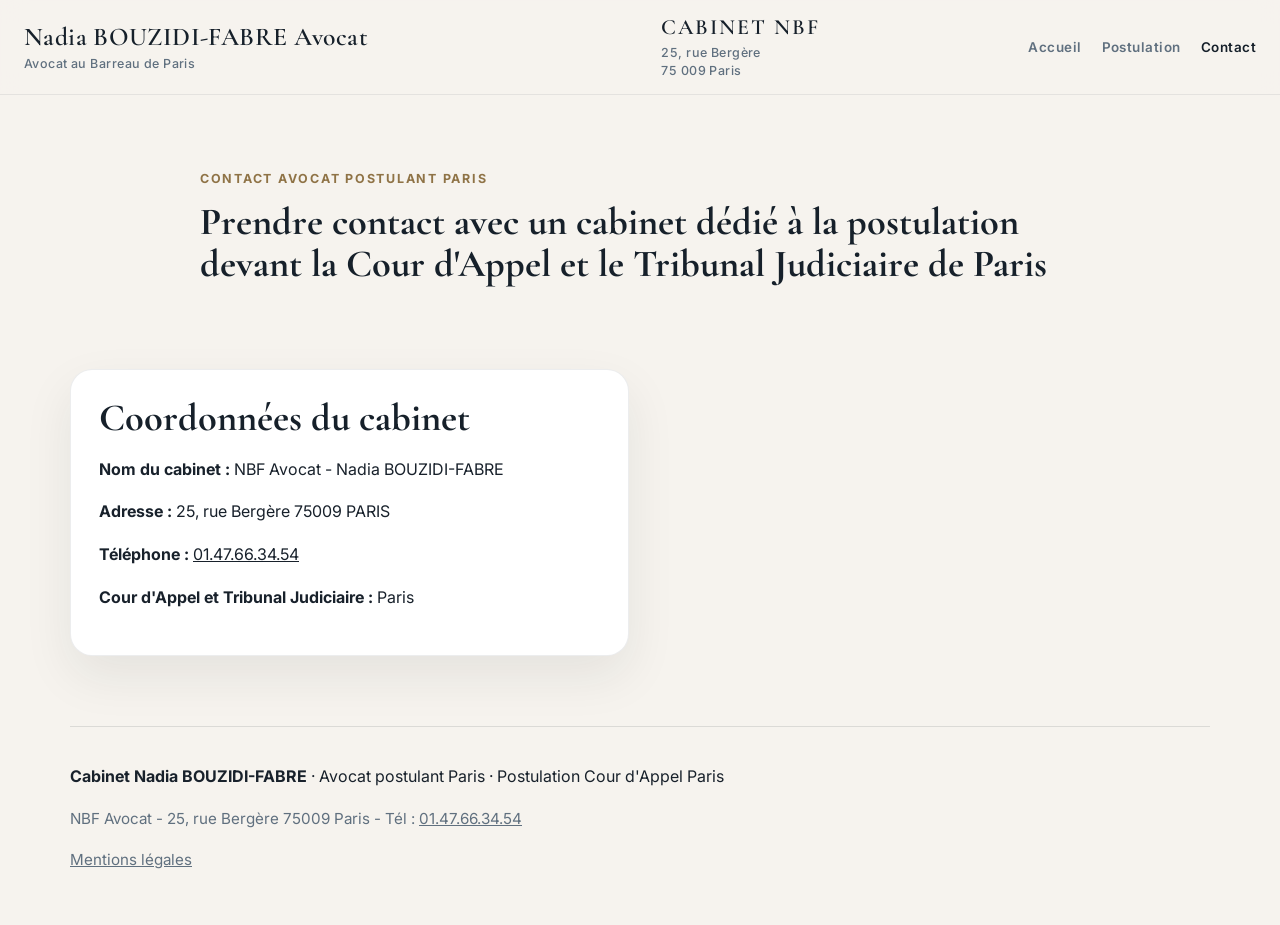
==== commit 15301701: "Prépare les mentions légales et leur intégration, à valider" ====
--- a/contact-avocat-postulant-paris.html
+++ b/contact-avocat-postulant-paris.html
@@ -6,12 +6,12 @@
   <title>Contact NBF Avocat | Avocat postulant Paris</title>
   <meta name="description" content="Contacter NBF Avocat – Nadia BOUZIDI-FABRE, 25 rue Bergère, 75009 Paris, pour une postulation devant la Cour d'appel ou le Tribunal judiciaire de Paris.">
   <meta name="robots" content="index,follow">
-  <link rel="canonical" href="https://www.votredomaine.fr/contact-avocat-postulant-paris.html">
+  <link rel="canonical" href="https://nbf-avocat.fr/contact-avocat-postulant-paris.html">
   <meta property="og:title" content="Contact NBF Avocat | Postulation à Paris">
   <meta property="og:description" content="Coordonnées du cabinet NBF Avocat de Nadia BOUZIDI-FABRE à Paris pour les dossiers de postulation devant la Cour d'appel et le Tribunal judiciaire.">
   <meta property="og:type" content="website">
-  <meta property="og:image" content="https://www.votredomaine.fr/images/banniere-postulation-paris.png">
-  <meta property="og:url" content="https://www.votredomaine.fr/contact-avocat-postulant-paris.html">
+  <meta property="og:image" content="https://nbf-avocat.fr/images/banniere-postulation-paris.png">
+  <meta property="og:url" content="https://nbf-avocat.fr/contact-avocat-postulant-paris.html">
   <meta name="twitter:card" content="summary_large_image">
   <meta name="theme-color" content="#16202a">
   <link rel="preconnect" href="https://fonts.googleapis.com">
@@ -24,11 +24,11 @@
     "@type":"ContactPage",
     "name":"Contact NBF Avocat | Postulation à Paris",
     "description":"Contacter NBF Avocat – Nadia BOUZIDI-FABRE, 25 rue Bergère, 75009 Paris, pour une postulation devant la Cour d'appel ou le Tribunal judiciaire de Paris.",
-    "url":"https://www.votredomaine.fr/contact-avocat-postulant-paris.html",
+    "url":"https://nbf-avocat.fr/contact-avocat-postulant-paris.html",
     "isPartOf":{
       "@type":"WebSite",
       "name":"NBF Avocat",
-      "url":"https://www.votredomaine.fr/"
+      "url":"https://nbf-avocat.fr/"
     },
     "about":{
       "@type":"LegalService",
@@ -117,6 +117,7 @@
     <div class="container footer-wrap">
       <p><strong>Cabinet Nadia BOUZIDI-FABRE</strong> · Avocat postulant Paris · Postulation Cour d'Appel Paris</p>
       <p class="small">NBF Avocat - 25, rue Bergère 75009 Paris - Tél : <a href="tel:+33147663454">01.47.66.34.54</a></p>
+      <p class="small"><a href="/mentions-legales.html">Mentions légales</a></p>
     </div>
   </footer>
 </body>
--- a/style.css
+++ b/style.css
@@ -162,3 +162,8 @@
   }
 }
 
+
+/* Mentions légales : règles limitées à la nouvelle page. */
+.legal-page .legal-content{max-width:880px;overflow-wrap:anywhere}
+.legal-page .legal-section + .legal-section{margin-top:40px}
+.legal-page a:focus-visible{outline:2px solid var(--navy);outline-offset:3px}
